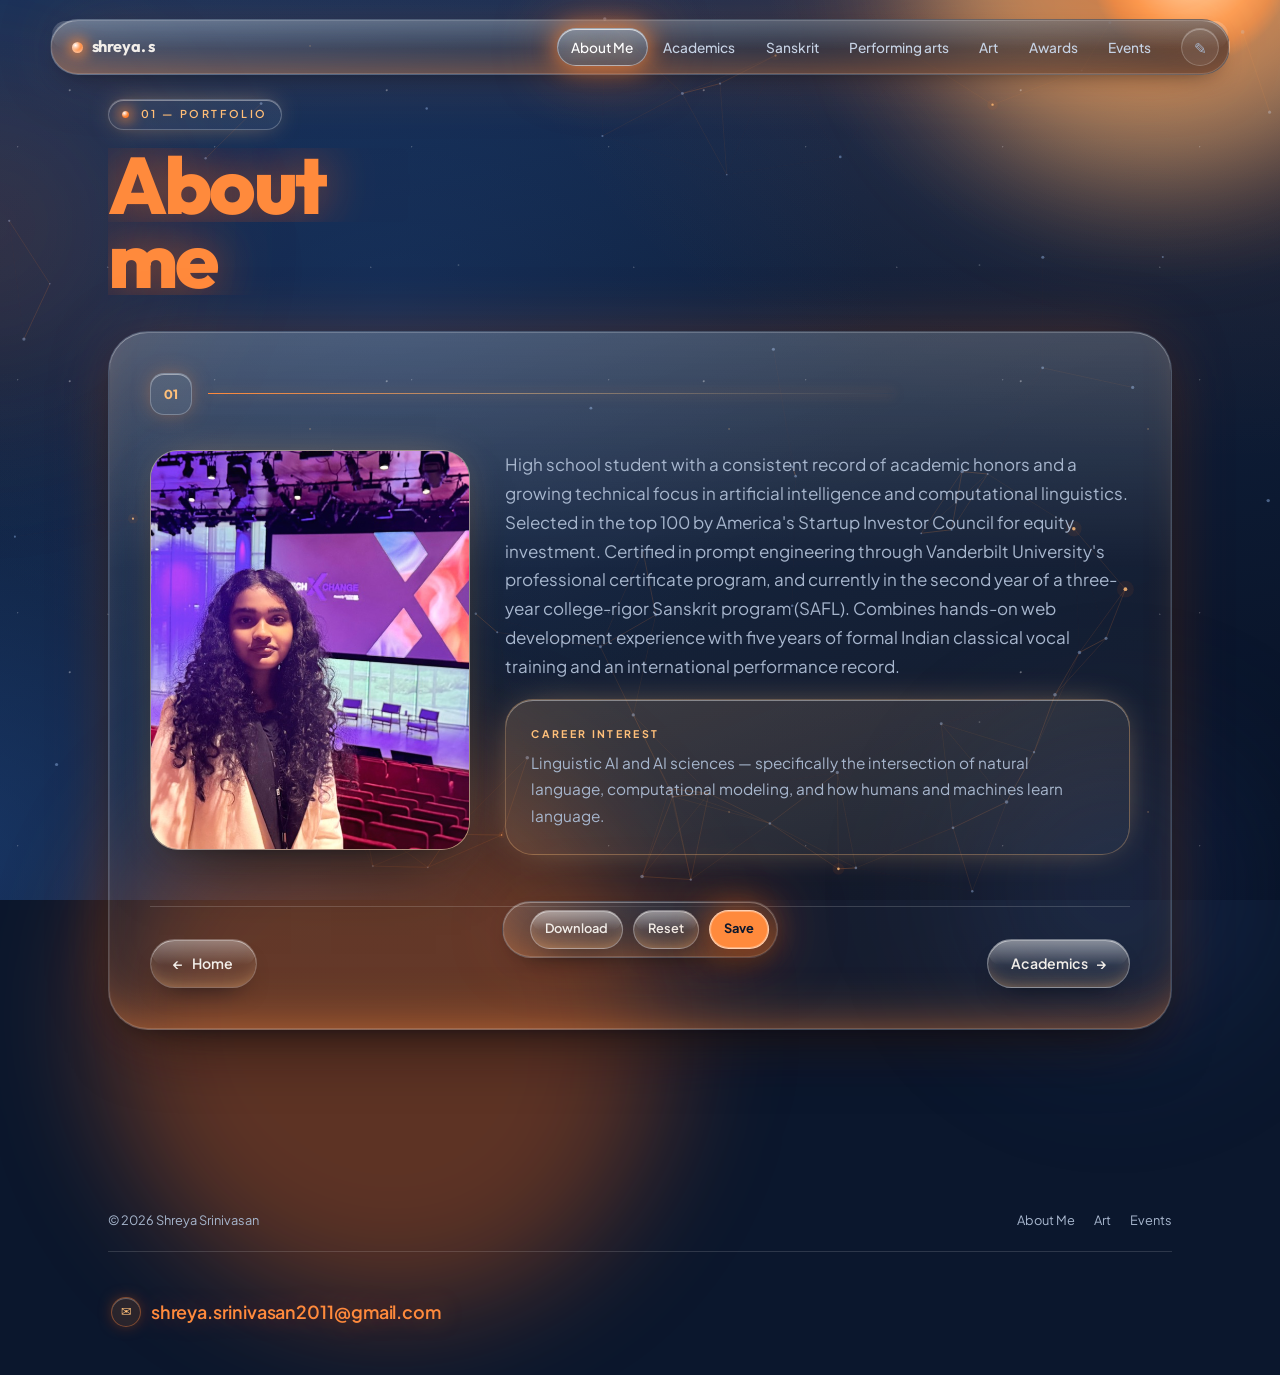
==== about.html @ 2851735d "Split into one page per section, and re-theme to the night scheme Each of the seven sections now has" ====
<!DOCTYPE html>
<html lang="en">
<head>
<meta charset="utf-8">
<meta name="viewport" content="width=device-width, initial-scale=1">
<title>About me — Shreya Srinivasan</title>
<meta name="description" content="High school student working at the intersection of language, computation and the performing arts.">
<meta name="theme-color" content="#0B172D">
<link rel="preconnect" href="https://fonts.googleapis.com">
<link rel="preconnect" href="https://fonts.gstatic.com" crossorigin>
<link href="https://fonts.googleapis.com/css2?family=Outfit:wght@400;500;600;700;800&family=Plus+Jakarta+Sans:wght@300;400;500;600;700&display=swap" rel="stylesheet">
<link rel="stylesheet" href="main.css">
<link rel="icon" href="data:image/svg+xml,<svg xmlns='http://www.w3.org/2000/svg' viewBox='0 0 100 100'><defs><radialGradient id='g' cx='34%25' cy='30%25'><stop offset='0' stop-color='%23ffffff'/><stop offset='.45' stop-color='%23F2D1C8'/><stop offset='1' stop-color='%2375889C'/></radialGradient></defs><circle cx='50' cy='50' r='42' fill='url(%23g)'/></svg>">
</head>
<body>

<div class="sky" aria-hidden="true"></div>
<canvas class="neurons" aria-hidden="true"></canvas>
<div class="aurora" aria-hidden="true"><i></i><i></i><i></i><i></i></div>
<div class="shooting" aria-hidden="true">
  <i style="--t:12%;--l:78%;--delay:1s;--dur:9s;--dist:1150px;--tail:230px"></i>
  <i style="--t:4%;--l:96%;--delay:5.5s;--dur:11s;--dist:1400px;--tail:280px"></i>
  <i style="--t:34%;--l:88%;--delay:9s;--dur:13s;--dist:980px;--tail:180px"></i>
  <i style="--t:-2%;--l:52%;--delay:15s;--dur:17s;--dist:1250px;--tail:250px"></i>
</div>
<div class="progress" aria-hidden="true"></div>

<header class="nav" id="nav">
  <a class="brand" href="index.html"><i></i>shreya. s</a>
  <nav aria-label="Sections">
    <ul class="nav-links" id="navLinks">
      <li><a class="current" aria-current="page" href="about.html">About Me</a></li>
      <li><a href="academics.html">Academics</a></li>
      <li><a href="sanskrit.html">Sanskrit</a></li>
      <li><a href="performing-arts.html">Performing arts</a></li>
      <li><a href="art.html">Art</a></li>
      <li><a href="awards.html">Awards</a></li>
      <li><a href="events.html">Events</a></li>
    </ul>
  </nav>
  <button class="key" id="key" type="button" data-on="0" aria-label="Edit this page">&#x270E;</button>
  <button class="burger" id="burger" aria-label="Menu" aria-expanded="false" aria-controls="navLinks">
    <span></span><span></span><span></span>
  </button>
</header>

<main id="top">

  <section class="hero hero-sub">
    <p class="hero-kicker" data-edit="about.01-portfolio">01 &mdash; Portfolio</p>
    <h1 class="hero-name">
      <span><i>About</i></span>
      <span><i>me</i></span>
    </h1>
  </section>

  <section class="band" id="about">
    <div class="wrap">
      <div class="panel reveal">
        <div class="head">
          <div class="head-row"><span class="head-no">01</span><span class="head-rule"></span></div>
        </div>
        <div class="about">
          <figure class="portrait reveal">
            <img src="images/portrait.jpg" alt="Shreya standing in a theatre auditorium in a cream blazer, with a TechXchange stage screen lit purple behind her." width="618" height="1100">
          </figure>
          <div class="about-copy reveal" style="--d:.1s">
            <p data-edit="about.high-school-student-with-a-consistent-record">High school student with a consistent record of academic honors and a
              growing technical focus in artificial intelligence and computational
              linguistics. Selected in the top 100 by America's Startup Investor Council
              for equity investment. Certified in prompt engineering through Vanderbilt
              University's professional certificate program, and currently in the second
              year of a three-year college-rigor Sanskrit program (SAFL). Combines
              hands-on web development experience with five years of formal Indian
              classical vocal training and an international performance record.</p>

            <p class="fact">
              <b data-edit="about.career-interest">Career interest</b>
              Linguistic AI and AI sciences &mdash; specifically the intersection of
              natural language, computational modeling, and how humans and machines
              learn language.
            </p>
          </div>
        </div>

      <nav class="pager" aria-label="Sections">
        <a class="btn btn-ghost" href="index.html"><span aria-hidden="true">&#x2190;</span> Home</a>
        <a class="btn" href="academics.html">Academics <span aria-hidden="true">&#x2192;</span></a>
      </nav>
      </div>
    </div>
  </section>

</main>

<footer class="foot">
  <div class="foot-in">
    <div class="foot-row">
      <span>&copy; <span id="yr">2026</span> Shreya Srinivasan</span>
      <ul>
        <li><a href="about.html">About Me</a></li>
        <li><a href="art.html">Art</a></li>
        <li><a href="events.html">Events</a></li>
      </ul>
    </div>
    <a class="foot-mail" href="mailto:shreya.srinivasan2011@gmail.com">
      <span class="foot-mail-icon" aria-hidden="true">&#9993;</span>
      shreya.srinivasan2011@gmail.com
    </a>
  </div>
</footer>


<div class="lock" id="lock" role="dialog" aria-modal="true" aria-labelledby="lockTitle">
  <div class="lock-card">
    <h2 id="lockTitle">Edit this page</h2>
    <p>Enter the password to edit the text in place.</p>
    <input id="lockPass" type="password" autocomplete="current-password" aria-label="Password">
    <p class="lock-err" role="alert"></p>
    <div class="lock-row">
      <button class="btn lock-cancel" type="button">Cancel</button>
      <button class="btn btn-solid lock-go" type="button">Unlock</button>
    </div>
  </div>
</div>

<div class="edit-bar" role="region" aria-label="Editing">
  <span class="edit-status"></span>
  <button class="btn edit-export" type="button">Download</button>
  <button class="btn edit-reset" type="button">Reset</button>
  <button class="btn btn-solid edit-save" type="button">Save</button>
</div>

<script src="neurons.js"></script>
<script src="main.js"></script>
<script src="editor.js"></script>
</body>
</html>
---- main.css ----
/* ═══════════════════════════════════════════════════════════
   Shreya Srinivasan — clear glass, lit from a low sun
   ───────────────────────────────────────────────────────────
   One hue. Everything that is not the night is the sun: a
   near-white core, an ember mid-tone, and a deep flare at the
   edge of the glow. Type is a warm off-white; the only cool
   value left is a neutral ash for secondary text, and it is
   grey rather than blue so nothing competes with the sun.

   The glass is clear, not frosted: no backdrop blur anywhere.
   A pane is a thin tinted film, a bright rim, a specular
   streak along its top edge, and a warm bloom underneath.
   ═══════════════════════════════════════════════════════════ */
:root {
  /* the light */
  --gold:  #FFC07A;   /* the sun, softened    -- 11.8 on --night-2 */
  --ember: #FF8A3C;   /* the sun, mid         --  8.1 on --night-2 */
  --flare: #FF6A16;   /* the sun, at its edge --  6.4 on --night-2 */

  /* the night — a deep blue, so the ground reads as sky rather than
     as an absence of light, and the orange has a true complement */
  --void:    #071023;
  --night:   #0B172D;
  --night-2: #12213C;

  /* type */
  --ink:      #F2EEE9; /* warm off-white -- 14.6 on --night-2 */
  --ink-soft: #A7B6CD; /* blue-grey      --  7.4 on --night-2 */
  --slate:    #2E4468; /* structural only: rules and inert edges */
  --deep:     var(--ember);

  --display: "Outfit", "Trebuchet MS", system-ui, sans-serif;
  --ui: "Plus Jakarta Sans", system-ui, -apple-system, sans-serif;

  --gut:  clamp(1.1rem, 4.5vw, 4.5rem);
  --band: clamp(3.5rem, 8vw, 7rem);

  --ease: cubic-bezier(.22, .9, .28, 1);
  --slow: cubic-bezier(.16, 1, .3, 1);
  --bounce: cubic-bezier(.34, 1.56, .64, 1);
  /* eases out, but without the long dead tail of --slow, which on a travel
     as wide as the carousel's reads as the slide hesitating before it lands */
  --glide: cubic-bezier(.33, .1, .25, 1);

  --r:    28px;
  --r-sm: 16px;
  --r-xl: 40px;

  /* ── the glass recipe ─────────────────────────────────── */
  --film: linear-gradient(158deg,
            rgba(255,255,255,.095) 0%,
            rgba(255,255,255,.035) 42%,
            rgba(255,138,60,.055) 100%);
  --film-rim: rgba(255,255,255,.18);

  --cast: 0 34px 70px -34px rgba(3,8,18,.95),
          0 10px 26px -16px rgba(3,8,18,.8);
  --rim:  inset 0 1px 0 rgba(255,255,255,.3),
          inset 0 -1px 0 rgba(255,255,255,.12),
          inset 1px 0 0 rgba(255,255,255,.07),
          inset -1px 0 0 rgba(255,255,255,.07),
          inset 0 -34px 60px -44px rgba(255,138,60,.8),
          inset 0 0 0 1px rgba(255,255,255,.04);
  --bloom: 0 0 70px -14px rgba(255,106,22,.34);
}

*, *::before, *::after { box-sizing: border-box; margin: 0; padding: 0; }
html { scroll-behavior: smooth; background: var(--night); }

body {
  min-height: 100%;
  color: var(--ink);
  font-family: var(--ui);
  font-size: clamp(15px, .42vw + 13.6px, 17px);
  line-height: 1.7;
  -webkit-font-smoothing: antialiased;
  overflow-x: hidden;
  /* deliberately transparent: the ground is on <html>, and .sky sits at a
     negative z-index, so an opaque body here would paint over both */
  background: transparent;
}

img { display: block; max-width: 100%; }
a { color: inherit; text-decoration: none; }
button { font: inherit; color: inherit; border: 0; background: none; }
::selection { background: var(--gold); color: var(--night); }
:focus-visible { outline: 2px solid var(--gold); outline-offset: 3px; border-radius: 6px; }

::-webkit-scrollbar { width: 10px; }
::-webkit-scrollbar-track { background: var(--night); }
::-webkit-scrollbar-thumb {
  background: rgba(167,182,205,.32); border-radius: 99px;
  border: 2px solid transparent; background-clip: content-box;
}

.sr-only {
  position: absolute; width: 1px; height: 1px; overflow: hidden;
  clip: rect(0 0 0 0); clip-path: inset(50%); white-space: nowrap;
}

/* ── the sky ──────────────────────────────────────────────
   A low sun in the top right, a cool counter-light bottom
   left, and four slow orbs between them. Everything glass on
   the page is lit by this and nothing else, which is why the
   panes read as one material even though they sit on
   different parts of the page. */
.sky {
  position: fixed; inset: 0; z-index: -3; pointer-events: none;
  background:
    /* the sun: a white core going deep orange at its edge */
    radial-gradient(9vmax 9vmax at 93% -4%, #FFFFFF 0%, #FFE7CD 26%, rgba(255,138,60,.95) 56%, rgba(255,106,22,.6) 74%, transparent 88%),
    /* the halo it throws across the top third */
    radial-gradient(46vmax 36vmax at 94% -8%, rgba(255,106,22,.5) 0%, rgba(255,138,60,.18) 40%, transparent 76%),
    radial-gradient(80vmax 62vmax at 96% -14%, rgba(255,106,22,.16) 0%, transparent 74%),
    /* the blue the sun is setting into */
    radial-gradient(64vmax 54vmax at -6% 96%, rgba(38,86,158,.5) 0%, transparent 72%),
    radial-gradient(52vmax 44vmax at 30% 34%, rgba(30,66,125,.34) 0%, transparent 74%),
    linear-gradient(168deg, #17325C 0%, #0F1F3A 44%, var(--void) 100%);
}


/* ── the neuron field ─────────────────────────────────────
   A canvas of drifting nodes that draw a line to any neighbour
   close enough, so the mesh forms and dissolves on its own. The
   pointer is treated as one more node with a wider reach, which
   is what makes the field feel like it is reaching back. Drawn
   by the script; everything here is just where it sits. */
.neurons {
  position: fixed; inset: 0; z-index: -2; pointer-events: none;
  width: 100%; height: 100%;
  opacity: .9;
}

.aurora {
  position: fixed; inset: -18vmax; z-index: -2; pointer-events: none;
  filter: blur(58px);
}
.aurora i {
  position: absolute; display: block; border-radius: 50%;
  opacity: .62; will-change: transform;
}
.aurora i:nth-child(1) {
  width: 44vmax; height: 44vmax; right: 2vmax; top: -8vmax;
  background: radial-gradient(circle at 40% 40%, var(--ember), var(--gold) 46%, transparent 68%);
  animation: drift-a 26s var(--ease) infinite alternate;
}
.aurora i:nth-child(2) {
  width: 40vmax; height: 40vmax; left: -6vmax; top: 18vmax;
  background: radial-gradient(circle at 58% 44%, rgba(255,106,22,.55), transparent 68%);
  opacity: .3;
  animation: drift-b 32s var(--ease) infinite alternate;
}
.aurora i:nth-child(3) {
  width: 46vmax; height: 46vmax; left: 26vmax; bottom: -14vmax;
  background: radial-gradient(circle at 44% 56%, var(--flare), var(--flare) 55%, transparent 74%);
  opacity: .34;
  animation: drift-c 38s var(--ease) infinite alternate;
}
.aurora i:nth-child(4) {
  width: 34vmax; height: 34vmax; right: 14vmax; bottom: 2vmax;
  background: radial-gradient(circle at 50% 50%, rgba(56,110,196,.6), transparent 72%);
  opacity: .34;
  animation: drift-d 30s var(--ease) infinite alternate;
}
@keyframes drift-a { to { transform: translate3d(-10vmax, 8vmax, 0) scale(1.16); } }
@keyframes drift-b { to { transform: translate3d(12vmax, -10vmax, 0) scale(1.12); } }
@keyframes drift-c { to { transform: translate3d(-12vmax, -12vmax, 0) scale(1.2); } }
@keyframes drift-d { to { transform: translate3d(10vmax, 10vmax, 0) scale(1.15); } }

/* a scatter of far stars, so the dark is deep rather than empty */
body::before {
  content: ""; position: fixed; inset: 0; z-index: -1; pointer-events: none;
  opacity: .5;
  background-image:
    radial-gradient(1.5px 1.5px at 22% 31%, rgba(255,255,255,.95), transparent),
    radial-gradient(1.2px 1.2px at 74% 12%, rgba(255,192,122,.9), transparent),
    radial-gradient(1px 1px   at 41% 77%, rgba(255,255,255,.75), transparent),
    radial-gradient(1.3px 1.3px at 88% 58%, rgba(168,178,189,.85), transparent),
    radial-gradient(1px 1px   at 9%  63%, rgba(255,255,255,.7), transparent);
  background-size: 317px 291px, 419px 383px, 263px 347px, 521px 457px, 197px 233px;
  animation: twinkle 7s ease-in-out infinite alternate;
}
@keyframes twinkle { from { opacity: .3; } to { opacity: .62; } }


/* ── shooting stars ───────────────────────────────────────
   Each streak is one dot with a tail drawn behind it. The dot
   is rotated first and then travels along its own X axis, so
   the tail always points back the way it came without any
   second angle to keep in sync. Long delays keep them rare
   enough to stay a surprise. */
.shooting { position: fixed; inset: 0; z-index: -1; pointer-events: none; overflow: hidden; }
.shooting i {
  position: absolute; top: var(--t); left: var(--l);
  width: 3px; height: 3px; border-radius: 50%;
  background: #fff;
  box-shadow: 0 0 10px 3px rgba(255,138,60,.95), 0 0 26px 8px rgba(255,106,22,.4);
  opacity: 0;
  animation: shoot var(--dur, 7s) cubic-bezier(.3, 0, .2, 1) var(--delay, 0s) infinite;
}
.shooting i::before {
  content: ""; position: absolute; right: 3px; top: 50%;
  width: var(--tail, 220px); height: 2px; transform: translateY(-50%);
  border-radius: 99px;
  background: linear-gradient(270deg,
    rgba(255,231,205,1) 0%, rgba(255,138,60,.55) 38%, transparent 100%);
}
@keyframes shoot {
  0%   { opacity: 0; transform: rotate(146deg) translateX(0); }
  4%   { opacity: 1; }
  /* the streak is only alight for the first part of each cycle; the rest
     of the duration is the wait before it runs again */
  26%  { opacity: 1; }
  34%  { opacity: 0; transform: rotate(146deg) translateX(var(--dist, 1100px)); }
  100% { opacity: 0; transform: rotate(146deg) translateX(var(--dist, 1100px)); }
}

/* ── scroll progress ─────────────────────────────────────── */
.progress {
  position: fixed; inset: 0 auto auto 0; z-index: 90;
  width: 100%; height: 3px; transform-origin: 0 50%;
  transform: scaleX(var(--p, 0));
  background: linear-gradient(90deg, var(--slate), var(--gold) 40%, var(--ember) 78%, var(--flare));
  box-shadow: 0 0 20px rgba(255,138,60,.9), 0 0 46px rgba(255,106,22,.55);
}


/* ── the floating nav ─────────────────────────────────────
   One clear pill. The lit marker behind the links is a single
   element the script moves, so selection glides from one item
   to the next instead of blinking between two backgrounds. */
.nav {
  position: fixed; z-index: 80;
  top: clamp(.6rem, 1.6vw, 1.2rem);
  left: 50%; transform: translateX(-50%);
  width: min(1180px, calc(100% - 2 * clamp(.7rem, 3vw, 2rem)));
  display: flex; align-items: center; gap: 1rem;
  padding: .5rem .6rem .5rem 1.3rem;
  border-radius: 99px;
  background: linear-gradient(158deg, rgba(255,255,255,.16) 0%, rgba(9,20,40,.7) 100%);
  border: 1px solid var(--film-rim);
  box-shadow: var(--cast), var(--rim), var(--bloom);
  transition: box-shadow .5s var(--ease), background-color .5s var(--ease);
}
.nav::before {
  content: ""; position: absolute; inset: 1px 1px auto 1px; height: 52%;
  border-radius: 99px; pointer-events: none;
  background: linear-gradient(180deg, rgba(255,255,255,.22), rgba(255,255,255,0));
}
.nav.stuck {
  background: linear-gradient(158deg, rgba(255,255,255,.18), rgba(9,20,40,.86));
  box-shadow: var(--cast), var(--rim), 0 0 80px -14px rgba(255,138,60,.45);
}

.brand {
  position: relative; z-index: 2;
  display: inline-flex; align-items: center; gap: .55rem;
  font-family: var(--display); font-weight: 700; font-size: 1.02rem;
  letter-spacing: -.01em; white-space: nowrap;
}
.brand i {
  width: 11px; height: 11px; border-radius: 50%;
  background: radial-gradient(circle at 32% 30%, #fff, var(--ember) 52%, var(--flare));
  box-shadow: 0 0 14px 3px rgba(255,138,60,.95), inset 0 -2px 3px rgba(255,255,255,.5);
}

.nav nav { margin-left: auto; }
.nav-links {
  position: relative; z-index: 2;
  display: flex; align-items: center; gap: .1rem; list-style: none;
}

/* the marker — one element, moved and resized by the script */
.nav-glide {
  position: absolute; left: 0; top: 0; z-index: -1;
  width: var(--w, 0px); height: var(--h, 0px);
  transform: translate3d(var(--x, 0px), var(--y, 0px), 0);
  border-radius: 99px; pointer-events: none;
  opacity: var(--o, 0);
  background: linear-gradient(180deg, rgba(255,255,255,.3), rgba(255,255,255,.1));
  border: 1px solid rgba(255,255,255,.4);
  box-shadow: 0 0 22px 1px rgba(255,138,60,.8),
              0 0 58px 8px rgba(255,106,22,.35),
              inset 0 1px 0 rgba(255,255,255,.7);
  transition: transform .55s var(--bounce), width .55s var(--bounce),
              height .4s var(--ease), opacity .35s var(--ease);
}

.nav-links a {
  position: relative; display: block;
  padding: .55em 1.05em; border-radius: 99px;
  font-size: .855rem; font-weight: 500; color: #C6D2E4;
  white-space: nowrap;
  transition: color .35s var(--ease), text-shadow .35s var(--ease);
}
.nav-links a:hover, .nav-links a.current {
  color: #fff; text-shadow: 0 0 18px rgba(255,192,122,.8);
}
/* with no script, the current item still has to look current */
.nav-links a.current:not(.glided) {
  background: linear-gradient(180deg, rgba(255,255,255,.2), rgba(255,255,255,.07));
  box-shadow: inset 0 1px 0 rgba(255,255,255,.4);
}

.burger {
  display: none; position: relative; z-index: 2;
  width: 42px; height: 42px; border-radius: 50%;
  cursor: pointer; place-items: center; gap: 4px;
  background: linear-gradient(180deg, rgba(255,255,255,.22), rgba(255,255,255,.07));
  border: 1px solid rgba(255,255,255,.3);
  box-shadow: inset 0 1px 0 rgba(255,255,255,.45), 0 0 18px -4px rgba(255,192,122,.6);
}
.burger span {
  display: block; width: 16px; height: 1.5px; border-radius: 2px;
  background: var(--ink); transition: transform .4s var(--ease), opacity .3s;
}
.nav.open .burger span:nth-child(1) { transform: translateY(5.5px) rotate(45deg); }
.nav.open .burger span:nth-child(2) { opacity: 0; }
.nav.open .burger span:nth-child(3) { transform: translateY(-5.5px) rotate(-45deg); }


/* ── bubble buttons ───────────────────────────────────────
   Clear glass again: a film, a rim, a streak, and a bloom that
   widens when the pointer arrives. */
.btn {
  --bloom-c: rgba(255,192,122,.85);
  position: relative; isolation: isolate;
  display: inline-flex; align-items: center; gap: .5rem;
  padding: .82em 1.6em; border-radius: 99px; cursor: pointer;
  font-family: var(--ui); font-size: .88rem; font-weight: 600;
  color: var(--ink); white-space: nowrap;
  background: linear-gradient(180deg, rgba(255,255,255,.22) 0%, rgba(255,255,255,.08) 60%, rgba(255,255,255,.05) 100%);
  border: 1px solid rgba(255,255,255,.34);
  box-shadow: 0 14px 26px -16px rgba(3,8,18,.8),
              0 0 0 0 var(--bloom-c),
              inset 0 1px 0 rgba(255,255,255,.5),
              inset 0 -12px 22px -18px rgba(255,192,122,.8);
  transition: transform .45s var(--bounce), box-shadow .45s var(--ease),
              background-color .35s var(--ease), color .35s var(--ease);
}
.btn::before {
  content: ""; position: absolute; inset: 1px 1px auto 1px; height: 50%;
  border-radius: 99px; z-index: -1;
  background: linear-gradient(180deg, rgba(255,255,255,.32), rgba(255,255,255,0));
}
.btn:hover, .btn:focus-visible {
  transform: translateY(-3px); color: #fff;
  box-shadow: 0 22px 34px -18px rgba(3,8,18,.8),
              0 0 34px 2px var(--bloom-c),
              0 0 80px 10px rgba(255,192,122,.28),
              inset 0 1px 0 rgba(255,255,255,.6),
              inset 0 -12px 22px -18px rgba(255,192,122,.9);
}
.btn:active { transform: translateY(-1px) scale(.985); }

/* the one lit call to action per page — the sun caught in a pill */
/* one flat orange, no gradient in the fill — the depth comes from the rim
   and the bloom around it rather than from a wash across the face */
.btn-solid {
  --bloom-c: rgba(255,192,122,.95);
  color: var(--night); font-weight: 700;
  background: var(--ember);
  border-color: rgba(255,224,200,.85);
  box-shadow: 0 16px 30px -16px rgba(3,8,18,.85),
              0 0 34px 0 rgba(255,106,22,.65),
              0 0 80px 8px rgba(255,106,22,.25),
              inset 0 0 0 1px rgba(255,255,255,.3);
}
/* the sheen the other buttons carry would put a gradient back on the face */
.btn-solid::before { display: none; }
.btn-solid:hover {
  color: var(--night); background: var(--ember);
  box-shadow: 0 22px 34px -18px rgba(3,8,18,.85),
              0 0 44px 2px rgba(255,106,22,.8),
              0 0 110px 14px rgba(255,106,22,.34),
              inset 0 0 0 1px rgba(255,255,255,.45);
}

.btn-ghost { background: rgba(255,255,255,.05); border-color: rgba(255,255,255,.22); }

/* the small round arrow buttons the references tuck into a corner */
.chip {
  display: inline-grid; place-items: center;
  width: 44px; height: 44px; border-radius: 50%; cursor: pointer;
  background: linear-gradient(180deg, rgba(255,255,255,.24), rgba(255,255,255,.07));
  border: 1px solid rgba(255,255,255,.34);
  box-shadow: 0 12px 22px -14px rgba(3,8,18,.8), inset 0 1px 0 rgba(255,255,255,.5);
  font-size: 1.05rem; line-height: 1;
  transition: transform .45s var(--bounce), box-shadow .4s var(--ease);
}
.chip:hover {
  transform: translateY(-3px) scale(1.06);
  box-shadow: 0 18px 28px -16px rgba(3,8,18,.8), 0 0 26px 2px rgba(255,192,122,.7),
              inset 0 1px 0 rgba(255,255,255,.6);
}

.btn-card { margin-top: auto; align-self: flex-start; font-size: .82rem; padding: .7em 1.3em; }



/* ── glass, all of it fixed lighting ──────────────────────
   What makes a pane read as a solid piece of glass rather than
   a tinted rectangle is a lit rim on every edge, a brighter
   glint where the top face meets that edge, and the caustic —
   the pool of warm light along the bottom inside edge, where
   light that entered the top has bent its way down through the
   body of the glass. The caustic rides in --rim, so every pane
   inherits it.

   Nothing here follows the pointer: a highlight that chases the
   cursor reads as glare on a dark page, not as glass. */
.card, .btn, .event, .panel, .milestone-card, .stat, .entry, .frame, .portrait {
  overflow: hidden;
}

/* a brighter line where the top face of the glass meets its edge —
   strongest in the middle and falling away toward the corners, which is
   how a curved edge actually catches a light above it */
.panel::before, .card::before, .event::before {
  background:
    linear-gradient(180deg, rgba(255,255,255,.18), rgba(255,255,255,0)),
    radial-gradient(60% 100% at 50% 0%, rgba(255,255,255,.3), transparent 70%);
}

/* ── layout ──────────────────────────────────────────────── */
.wrap { width: min(1180px, 100%); margin-inline: auto; padding-inline: var(--gut); }
.band { padding-block: var(--band); }
.band-tight { padding-block: clamp(1.6rem, 3.5vw, 3rem); }

/* ── hero ────────────────────────────────────────────────── */
.hero {
  position: relative; min-height: min(100svh, 880px);
  display: flex; flex-direction: column; justify-content: center;
  width: min(1180px, 100%); margin-inline: auto;
  padding: clamp(7rem, 14vh, 10rem) var(--gut) clamp(3rem, 8vh, 6rem);
}
.hero-sub {
  min-height: 0;
  padding-top: clamp(6rem, 11vh, 7.5rem);
  padding-bottom: clamp(1rem, 2vh, 1.75rem);
}
.hero-sub .hero-name {
  font-size: clamp(2.5rem, 7vw, 5rem);
  margin-top: clamp(.7rem, 1.6vw, 1.1rem);
}
.hero-sub .hero-lede {
  margin-top: clamp(.8rem, 1.6vw, 1.2rem);
  font-size: clamp(.95rem, 1.1vw, 1.05rem);
}
/* the band under a page header carries its own top padding, and two lots of
   breathing room is exactly what was pushing the content off-screen */
.hero-sub + .band { padding-top: clamp(.5rem, 1.4vw, 1.1rem); }

.hero-kicker {
  display: inline-flex; align-items: center; gap: .75rem; align-self: flex-start;
  padding: .5em 1.15em; border-radius: 99px;
  font-size: .68rem; font-weight: 600; letter-spacing: .24em; text-transform: uppercase;
  color: var(--gold);
  background: rgba(255,255,255,.07);
  border: 1px solid rgba(255,255,255,.24);
  box-shadow: inset 0 1px 0 rgba(255,255,255,.4), 0 0 26px -8px rgba(255,192,122,.7);
  animation: pop-in .9s var(--bounce) .1s both;
}
.hero-kicker::before {
  content: ""; width: 7px; height: 7px; border-radius: 50%;
  background: radial-gradient(circle at 34% 30%, #fff, var(--ember) 52%, var(--flare));
  box-shadow: 0 0 14px 3px rgba(255,138,60,1);
}

.hero-name {
  font-family: var(--display); font-weight: 800;
  font-size: clamp(3.1rem, 12.5vw, 9.5rem); line-height: .92;
  letter-spacing: -.035em; margin-top: clamp(1.2rem, 3vw, 2rem);
}
.hero-name span { display: block; overflow: hidden; }
.hero-name span > i {
  display: block; font-style: normal;
  animation: rise 1.1s var(--slow) both;
}
.hero-name span:nth-child(1) > i { animation-delay: .18s; }
.hero-name span:nth-child(2) > i { animation-delay: .3s; }
/* one colour, end to end — the name is the brightest thing on the page */
.hero-name {
  color: var(--ember);
  text-shadow: 0 0 44px rgba(255,106,22,.5), 0 0 110px rgba(255,106,22,.28);
}


.hero-lede {
  max-width: 46ch; margin-top: clamp(1.4rem, 3vw, 2.2rem);
  font-size: clamp(1rem, 1.25vw, 1.15rem); color: var(--ink-soft);
  animation: fade-up 1s var(--slow) .68s both;
}
.hero-actions {
  display: flex; flex-wrap: wrap; gap: .75rem;
  margin-top: clamp(1.6rem, 3vw, 2.5rem);
  animation: fade-up 1s var(--slow) .8s both;
}

/* the SCROLL tab that hangs off the bottom of the hero */
.scroll-cue {
  position: absolute; left: 50%; bottom: 0; transform: translateX(-50%);
  display: grid; place-items: center; gap: .15rem;
  width: 92px; padding: .85rem .5rem 1rem;
  border-radius: 26px 26px 10px 10px;
  font-size: .6rem; font-weight: 600; letter-spacing: .22em; text-transform: uppercase;
  color: var(--gold);
  background: var(--film);
  border: 1px solid var(--film-rim);
  box-shadow: var(--cast), var(--rim), 0 0 40px -14px rgba(255,192,122,.7);
  animation: fade-up 1s var(--slow) .95s both;
}
.scroll-cue i {
  display: block; width: 0; height: 0;
  border-left: 5px solid transparent; border-right: 5px solid transparent;
  border-top: 6px solid var(--gold);
  animation: nudge 2.2s var(--ease) infinite;
}

@keyframes rise { from { transform: translateY(105%) rotate(2deg); } to { transform: none; } }
@keyframes fade-up { from { opacity: 0; transform: translateY(16px); } to { opacity: 1; transform: none; } }
@keyframes pop-in { from { opacity: 0; transform: scale(.88) rotate(-4.5deg) translateY(10px); } to { opacity: 1; } }
@keyframes nudge { 0%, 100% { transform: translateY(0); } 50% { transform: translateY(4px); } }


/* the landing hero: copy on the left, the photograph on the right, lit by
   the same sun as everything else */
.hero-split {
  display: grid;
  grid-template-columns: minmax(0, 1fr) minmax(0, clamp(240px, 26vw, 380px));
  gap: clamp(1.5rem, 5vw, 4.5rem);
  align-items: center;
}
.hero-copy { display: flex; flex-direction: column; align-items: flex-start; }
/* the name was sized for the full page width; beside a photograph it has a
   column to live in, and "Srinivasan" is the longest word it has to hold */
.hero-split .hero-name { font-size: clamp(2.4rem, 7.6vw, 6.4rem); }
/* two photographs pinned at slight angles, overlapping — a collage rather
   than a frame. Sizes are percentages of the container, so the whole thing
   scales as one piece instead of drifting apart at other widths. */
.hero-collage {
  position: relative;
  aspect-ratio: 3 / 4;
  animation: fade-up 1.1s var(--slow) .5s both;
}
.hero-collage figure {
  position: absolute; overflow: hidden;
  border-radius: var(--r);
  border: 1px solid rgba(255,232,206,.55);
  box-shadow: 0 40px 70px -34px rgba(3,8,18,.95),
              0 0 0 1px rgba(255,232,206,.26),
              0 0 40px 0 rgba(255,232,206,.5),
              0 0 110px 14px rgba(255,168,96,.34);
  transition: transform .6s var(--glide), box-shadow .6s var(--ease);
}
.hero-collage img { width: 100%; height: 100%; object-fit: cover; }
/* both sources are tall phone photographs and both faces sit above centre,
   so a default centred crop takes the ceiling and cuts the chin */
.collage-a img { object-position: 38% 30%; }
.collage-b img { object-position: 50% 34%; }
/* this frame is set to 3:4, the same as its source, so the photograph is
   shown whole and object-position has nothing to choose between */
.collage-c img { object-position: 50% 50%; }
/* the sun is up and to the right, so both prints catch it on that side */
.hero-collage figure::after {
  content: ""; position: absolute; inset: 0; pointer-events: none;
  background: linear-gradient(210deg, rgba(255,168,96,.24), transparent 54%);
}
/* Three prints, each frame proportioned close to its own photograph so the
   crop stays gentle, and every pair overlapping its neighbour so the group
   reads as one pile rather than three separate pictures. The big one anchors
   the right edge; the two smaller ones step down the left. */
.collage-a { top: 0;  right: 0; width: 60%; height: 70%; transform: rotate(2.2deg);  z-index: 1; }
.collage-c { top: 2%; left: 0;  width: 44%; height: 44%; transform: rotate(-5.5deg); z-index: 3; }
.collage-b { bottom: 0; left: 15%; width: 42%; height: 44%; transform: rotate(4.5deg); z-index: 2; }
/* hovering either one straightens it and brings it to the front, so the
   pair reads as two loose prints rather than a fixed graphic */
.hero-collage figure:hover {
  transform: rotate(0deg) translateY(-6px); z-index: 3;
  box-shadow: 0 50px 80px -34px rgba(3,8,18,.95),
              0 0 0 1px rgba(255,236,214,.45),
              0 0 50px 2px rgba(255,236,214,.7),
              0 0 140px 20px rgba(255,168,96,.45);
}

@media (max-width: 860px) {
  .hero-split { grid-template-columns: 1fr; gap: clamp(1.5rem, 5vw, 2.5rem); }
  /* above the name on a narrow screen, where it reads as a header rather
     than as an afterthought below the buttons */
  .hero-collage { order: -1; max-width: 280px; }
}

/* ── section heads ───────────────────────────────────────── */
.head { max-width: 62ch; margin-bottom: clamp(1.4rem, 3vw, 2.2rem); }
/* a head with no heading is just its number, rule and standfirst */
.head:not(:has(h2)) .head-row { margin-bottom: .6rem; }
.head:not(:has(h2)) > p { margin-top: .5rem; }
.head-row { display: flex; align-items: center; gap: 1rem; margin-bottom: .9rem; }
.head-no {
  display: grid; place-items: center;
  width: 42px; height: 42px; border-radius: 14px;
  font-family: var(--display); font-size: .82rem; font-weight: 700;
  color: var(--gold);
  background: rgba(255,255,255,.08);
  border: 1px solid rgba(255,255,255,.26);
  box-shadow: inset 0 1px 0 rgba(255,255,255,.45), 0 0 24px -8px rgba(255,138,60,.9);
}
.head-rule {
  flex: 1; height: 1px; transform-origin: 0 50%; transform: scaleX(0);
  background: linear-gradient(90deg, var(--ember), rgba(255,192,122,.5) 45%, transparent);
  box-shadow: 0 0 12px rgba(255,138,60,.6);
  transition: transform 1.1s var(--slow) .1s;
}
.reveal.in .head-rule, .head.in .head-rule { transform: scaleX(1); }
.head h2 {
  font-family: var(--display); font-weight: 800;
  font-size: clamp(2rem, 5vw, 3.4rem); line-height: 1.02; letter-spacing: -.03em;
  text-shadow: 0 0 46px rgba(168,178,189,.35);
}
.head h2 em {
  font-style: normal;
  background: linear-gradient(100deg, var(--ember), var(--gold) 70%, var(--flare));
  -webkit-background-clip: text; background-clip: text; color: transparent;
  filter: drop-shadow(0 0 24px rgba(255,106,22,.55));
}
.head h2 .mask { display: block; overflow: hidden; }
.head h2 .mask > i {
  display: block; font-style: normal;
  transform: translateY(105%); transition: transform 1s var(--slow);
}
.reveal.in .head h2 .mask > i, .head.in h2 .mask > i { transform: none; }
.head > p { margin-top: 1rem; color: var(--ink-soft); font-size: 1.02rem; }
.lede-label {
  display: block; margin-bottom: .4rem;
  font-size: .66rem; font-weight: 700; letter-spacing: .22em; text-transform: uppercase;
  color: var(--gold);
}

/* ── panes ───────────────────────────────────────────────
   The outer shell from the references: one big rounded pane
   with the smaller ones nested inside it. */
.panel {
  position: relative; overflow: hidden;
  padding: clamp(1.4rem, 3.2vw, 2.8rem);
  border-radius: var(--r-xl);
  background: var(--film);
  border: 1px solid var(--film-rim);
  box-shadow: var(--cast), var(--rim), var(--bloom);
}
.panel::before {
  content: ""; position: absolute; inset: 1px 1px auto 1px; height: 34%;
  background: linear-gradient(180deg, rgba(255,255,255,.16), rgba(255,255,255,0));
  pointer-events: none;
}
.panel > * { position: relative; z-index: 1; }

.panel-tint { background: linear-gradient(158deg, rgba(168,178,189,.18), rgba(255,255,255,.05)); }
.panel-warm { background: linear-gradient(158deg, rgba(255,192,122,.2), rgba(255,255,255,.05)); }

.bento { display: grid; gap: clamp(.85rem, 1.8vw, 1.4rem); grid-template-columns: repeat(6, 1fr); }
.bento > * { grid-column: span 2; }
.bento > .w3 { grid-column: span 3; }
.bento > .w4 { grid-column: span 4; }
.bento > .w6 { grid-column: span 6; }

/* ── cards: the nested panes ─────────────────────────────── */
.cards {
  display: grid; gap: clamp(.85rem, 1.8vw, 1.4rem);
  grid-template-columns: repeat(auto-fit, minmax(min(100%, 280px), 1fr));
}
.card {
  position: relative; overflow: hidden;
  display: flex; flex-direction: column; gap: .7rem;
  padding: clamp(1.25rem, 2.6vw, 1.9rem);
  border-radius: var(--r);
  background: linear-gradient(158deg, rgba(255,255,255,.13) 0%, rgba(255,255,255,.05) 44%, rgba(255,138,60,.06) 100%);
  border: 1px solid rgba(255,255,255,.26);
  box-shadow: 0 26px 46px -28px rgba(3,8,18,.85),
              inset 0 1px 0 rgba(255,255,255,.4),
              inset 0 -30px 54px -42px rgba(255,138,60,.75);
  transform: perspective(900px) rotateX(var(--rx, 0deg)) rotateY(var(--ry, 0deg)) translateY(var(--ty, 0px));
  transition: transform .5s var(--slow), box-shadow .5s var(--ease),
              border-color .5s var(--ease);
}
.card::before {
  content: ""; position: absolute; inset: 1px 1px auto 1px; height: 40%;
  background: linear-gradient(180deg, rgba(255,255,255,.2), rgba(255,255,255,0));
  pointer-events: none;
}
.card > * { position: relative; z-index: 1; }
.card:hover {
  --ty: -6px; border-color: rgba(255,138,60,.55);
  box-shadow: 0 40px 66px -30px rgba(3,8,18,.9),
              0 0 48px -6px rgba(255,106,22,.45),
              inset 0 1px 0 rgba(255,255,255,.55),
              inset 0 -30px 54px -40px rgba(255,138,60,.95);
}
.card-no {
  display: inline-grid; place-items: center;
  width: 34px; height: 34px; border-radius: 11px;
  font-family: var(--display); font-size: .72rem; font-weight: 700; color: var(--gold);
  background: rgba(255,255,255,.1);
  border: 1px solid rgba(255,255,255,.3);
  box-shadow: inset 0 1px 0 rgba(255,255,255,.5), 0 0 20px -8px rgba(255,138,60,.95);
}
.card h3 {
  font-family: var(--display); font-weight: 700;
  font-size: clamp(1.08rem, 1.8vw, 1.32rem); line-height: 1.2; letter-spacing: -.015em;
}
.card h4 {
  margin-top: .5rem;
  font-size: .76rem; font-weight: 700; letter-spacing: .12em; text-transform: uppercase;
  color: var(--gold);
}
.card p { font-size: .94rem; color: var(--ink-soft); }
.card-center { justify-content: center; }

.tile { cursor: pointer; }
.tile:hover { --ty: -8px; }
.tile .tile-go {
  margin-top: auto; display: inline-flex; align-items: center; gap: .45rem;
  font-size: .8rem; font-weight: 600; color: var(--ember);
  transition: gap .35s var(--ease), text-shadow .35s var(--ease);
}
.tile:hover .tile-go { gap: .85rem; text-shadow: 0 0 16px rgba(255,138,60,.95); }

.head-list { list-style: none; display: grid; gap: .55rem; margin-top: .3rem; }
.head-list li { position: relative; padding-left: 1.35rem; font-size: .94rem; color: var(--ink-soft); }
.head-list li::before {
  content: ""; position: absolute; left: 0; top: .62em;
  width: 8px; height: 8px; border-radius: 50%;
  background: radial-gradient(circle at 34% 30%, #fff, var(--ember) 52%, var(--flare));
  box-shadow: 0 0 11px 1px rgba(255,138,60,.85);
}
.sub-note { font-size: .82rem !important; color: var(--gold) !important; font-weight: 600; }

/* ── the fact strip ──────────────────────────────────────── */
.fact {
  display: grid; gap: .45rem;
  padding: clamp(1.1rem, 2.2vw, 1.6rem);
  border-radius: var(--r);
  background: linear-gradient(158deg, rgba(255,192,122,.18), rgba(255,255,255,.05));
  border: 1px solid rgba(255,192,122,.3);
  box-shadow: inset 0 1px 0 rgba(255,255,255,.4), 0 0 40px -18px rgba(255,192,122,.8);
  font-size: .96rem; color: var(--ink-soft);
}
.fact b {
  font-size: .66rem; font-weight: 700; letter-spacing: .22em; text-transform: uppercase;
  color: var(--gold);
}


/* ── stats ───────────────────────────────────────────────── */
.stats { list-style: none; display: flex; flex-wrap: wrap;
  gap: clamp(.7rem, 1.6vw, 1.1rem); margin-bottom: clamp(1.2rem, 2.4vw, 1.8rem); }
.stat {
  display: grid; gap: .1rem; padding: 1.1rem 1.6rem;
  border-radius: var(--r-sm);
  background: linear-gradient(180deg, rgba(255,255,255,.16), rgba(255,255,255,.05));
  border: 1px solid rgba(255,255,255,.26);
  box-shadow: inset 0 1px 0 rgba(255,255,255,.45), 0 0 34px -16px rgba(255,192,122,.9);
}
.stat b {
  font-family: var(--display); font-size: clamp(1.9rem, 4vw, 2.8rem);
  font-weight: 800; line-height: 1; letter-spacing: -.03em;
  background: linear-gradient(100deg, var(--ember), #FFDFC0 45%, var(--gold));
  -webkit-background-clip: text; background-clip: text; color: transparent;
  filter: drop-shadow(0 0 20px rgba(255,106,22,.6));
}
.stat span { font-size: .68rem; font-weight: 600; letter-spacing: .18em;
  text-transform: uppercase; color: var(--ink-soft); }

/* ── timeline ────────────────────────────────────────────── */
.timeline { list-style: none; display: grid; gap: clamp(.8rem, 1.6vw, 1.2rem); }
.entry {
  position: relative; padding: clamp(1.2rem, 2.4vw, 1.7rem);
  padding-left: clamp(2.2rem, 4vw, 3.2rem);
  border-radius: var(--r);
  background: linear-gradient(158deg, rgba(255,255,255,.12), rgba(255,255,255,.04));
  border: 1px solid rgba(255,255,255,.2);
  box-shadow: inset 0 1px 0 rgba(255,255,255,.35);
  transition: transform .5s var(--slow), border-color .5s var(--ease);
}
.entry:hover { transform: translateX(5px); border-color: rgba(255,192,122,.45); }
.entry::before {
  content: ""; position: absolute; left: clamp(.9rem, 1.8vw, 1.4rem); top: 50%;
  width: 10px; height: 10px; border-radius: 50%; transform: translateY(-50%);
  background: radial-gradient(circle at 34% 30%, #fff, var(--ember) 52%, var(--flare));
  box-shadow: 0 0 15px 2px rgba(255,138,60,.9);
}
.entry-when { font-size: .66rem; font-weight: 700; letter-spacing: .2em;
  text-transform: uppercase; color: var(--gold); }
.entry h3 { font-family: var(--display); font-weight: 700;
  font-size: clamp(1.05rem, 1.9vw, 1.32rem); margin-top: .25rem; }
.entry p { font-size: .94rem; color: var(--ink-soft); }

/* ── about ───────────────────────────────────────────────── */
.about {
  display: grid; gap: clamp(1.2rem, 3vw, 2.2rem);
  grid-template-columns: minmax(0, 320px) minmax(0, 1fr); align-items: start;
}
.portrait {
  border-radius: var(--r); overflow: hidden; aspect-ratio: 4 / 5;
  background: linear-gradient(158deg, rgba(168,178,189,.22), rgba(255,192,122,.16));
  border: 1px solid rgba(255,255,255,.26);
  box-shadow: var(--cast), inset 0 1px 0 rgba(255,255,255,.4), 0 0 44px -18px rgba(255,192,122,.7);
}
.portrait img { width: 100%; height: 100%; object-fit: cover; }
.portrait { border-color: rgba(255,222,190,.45); }
.slot {
  width: 100%; height: 100%;
  display: grid; place-content: center; justify-items: center; gap: .5rem;
  font-size: .7rem; letter-spacing: .18em; text-transform: uppercase; color: var(--ink-soft);
}
.slot b { font-weight: 700; color: var(--gold); }
.slot i {
  width: 34px; height: 34px; border-radius: 50%;
  background: linear-gradient(180deg, rgba(255,255,255,.3), rgba(255,255,255,.08));
  border: 1px solid rgba(255,255,255,.3);
  box-shadow: inset 0 1px 0 rgba(255,255,255,.5), 0 0 20px -6px rgba(255,192,122,.9);
}
.slot small { font-size: .62rem; opacity: .75; letter-spacing: .1em; text-transform: none; }
.about-copy { display: grid; gap: 1.1rem; }
.about-copy p { color: var(--ink-soft); }

/* ── media pairing ───────────────────────────────────────── */
.media {
  display: grid; gap: clamp(1rem, 2.4vw, 1.8rem);
  grid-template-columns: repeat(auto-fit, minmax(min(100%, 300px), 1fr)); align-items: stretch;
}
.frame {
  border-radius: var(--r); overflow: hidden;
  background: rgba(255,255,255,.06);
  border: 1px solid rgba(255,255,255,.24);
  box-shadow: var(--cast), inset 0 1px 0 rgba(255,255,255,.4), 0 0 50px -22px rgba(255,192,122,.7);
}
.frame img { width: 100%; height: 100%; object-fit: cover; }
.frame-full { min-height: 320px; }

/* ── events ──────────────────────────────────────────────── */
.events {
  display: grid; gap: clamp(.85rem, 1.8vw, 1.4rem);
  grid-template-columns: repeat(auto-fit, minmax(min(100%, 260px), 400px)); justify-content: start;
}
.event {
  position: relative; overflow: hidden;
  display: grid; gap: .5rem; padding: clamp(1.3rem, 2.6vw, 1.9rem);
  border-radius: var(--r);
  background: linear-gradient(158deg, rgba(255,255,255,.17) 0%, rgba(255,255,255,.06) 44%, rgba(255,192,122,.1) 100%);
  border: 1px solid rgba(255,255,255,.26);
  box-shadow: 0 26px 46px -28px rgba(3,8,18,.85), inset 0 1px 0 rgba(255,255,255,.4);
  transform: perspective(900px) rotateX(var(--rx, 0deg)) rotateY(var(--ry, 0deg)) translateY(var(--ty, 0px));
  transition: transform .5s var(--slow), box-shadow .5s var(--ease), border-color .5s var(--ease);
}
.event:hover {
  --ty: -6px; border-color: rgba(255,192,122,.5);
  box-shadow: 0 40px 66px -30px rgba(3,8,18,.9), 0 0 44px -6px rgba(255,192,122,.45),
              inset 0 1px 0 rgba(255,255,255,.55);
}
.event-date {
  display: inline-flex; align-items: center; gap: .45rem; justify-self: start;
  padding: .42em .95em; border-radius: 99px;
  font-size: .64rem; font-weight: 700; letter-spacing: .16em; text-transform: uppercase;
  color: var(--night);
  background: linear-gradient(180deg, #FFD2A4, var(--ember));
  box-shadow: 0 0 24px -4px rgba(255,106,22,.85), inset 0 1px 0 rgba(255,255,255,.75);
}
.event h3 { font-family: var(--display); font-weight: 700; font-size: clamp(1.05rem, 1.9vw, 1.32rem); }
.event p { font-size: .92rem; color: var(--ink-soft); }

/* ── horizontal rail ─────────────────────────────────────── */
.rail-wrap { position: relative; }
.rail-bar { display: flex; justify-content: flex-end; margin-bottom: 1rem; }
.rail-nav {
  display: flex; gap: .4rem; padding: .35rem; border-radius: 99px;
  background: rgba(255,255,255,.07);
  border: 1px solid rgba(255,255,255,.22);
  box-shadow: inset 0 1px 0 rgba(255,255,255,.35);
}
.rail-arrow {
  display: grid; place-items: center;
  width: 38px; height: 38px; border-radius: 50%; cursor: pointer;
  background: linear-gradient(180deg, rgba(255,255,255,.24), rgba(255,255,255,.07));
  border: 1px solid rgba(255,255,255,.3);
  box-shadow: inset 0 1px 0 rgba(255,255,255,.5);
  transition: transform .4s var(--bounce), opacity .3s var(--ease), box-shadow .4s var(--ease);
}
.rail-arrow:hover:not(:disabled) {
  transform: translateY(-2px) scale(1.06);
  box-shadow: inset 0 1px 0 rgba(255,255,255,.6), 0 0 22px -4px rgba(255,192,122,.9);
}
.rail-arrow:disabled { opacity: .3; cursor: default; }
.rail {
  list-style: none; display: grid; grid-auto-flow: column;
  grid-auto-columns: minmax(min(100%, 250px), 280px);
  gap: clamp(.8rem, 1.6vw, 1.2rem);
  overflow-x: auto; scroll-behavior: smooth; scroll-snap-type: x mandatory;
  padding-bottom: 1.6rem; scrollbar-width: none;
}
.rail::-webkit-scrollbar { display: none; }
.milestone { position: relative; scroll-snap-align: start; }
.milestone-card {
  position: relative; overflow: hidden;
  display: grid; gap: .8rem; height: 100%;
  padding: clamp(1rem, 2vw, 1.3rem); border-radius: var(--r);
  background: linear-gradient(158deg, rgba(255,255,255,.15), rgba(255,255,255,.05));
  border: 1px solid rgba(255,255,255,.24);
  box-shadow: 0 24px 42px -28px rgba(3,8,18,.85), inset 0 1px 0 rgba(255,255,255,.4);
  transition: transform .5s var(--slow), border-color .4s var(--ease);
}
.milestone-card:hover { transform: translateY(-5px); border-color: rgba(255,192,122,.45); }
.milestone-shot {
  aspect-ratio: 4 / 3; border-radius: var(--r-sm); overflow: hidden;
  background: linear-gradient(158deg, rgba(168,178,189,.2), rgba(255,192,122,.14));
  border: 1px solid rgba(255,255,255,.2);
}
.milestone-shot img { width: 100%; height: 100%; object-fit: cover; }
.milestone-body { display: grid; gap: .25rem; }
.milestone-when { font-size: .64rem; font-weight: 700; letter-spacing: .2em;
  text-transform: uppercase; color: var(--gold); }
.milestone-body h3 { font-family: var(--display); font-weight: 700; font-size: 1.05rem; }
.milestone-body p { font-size: .88rem; color: var(--ink-soft); }
.milestone-mark {
  position: absolute; left: 1.4rem; bottom: .2rem;
  width: 10px; height: 10px; border-radius: 50%;
  background: radial-gradient(circle at 34% 30%, #fff, var(--ember) 52%, var(--flare));
  box-shadow: 0 0 15px 2px rgba(255,138,60,.9);
}

/* ── pager ───────────────────────────────────────────────── */
.pager {
  display: flex; align-items: center; justify-content: space-between;
  flex-wrap: wrap; gap: .75rem;
  margin-top: clamp(2rem, 5vw, 3.2rem); padding-top: clamp(1.4rem, 3vw, 2rem);
  border-top: 1px solid rgba(255,255,255,.16);
}

/* ── footer ──────────────────────────────────────────────── */
.foot { padding: clamp(2.5rem, 6vw, 5rem) 0 clamp(1.5rem, 3vw, 2.5rem); }
.foot-in {
  width: min(1180px, 100%); margin-inline: auto; padding-inline: var(--gut);
  display: grid; gap: clamp(1.4rem, 3vw, 2.2rem); justify-items: start;
}
.foot-row {
  width: 100%; display: flex; flex-wrap: wrap; gap: 1rem 2rem;
  align-items: center; justify-content: space-between;
  padding-bottom: 1.2rem; border-bottom: 1px solid rgba(255,255,255,.14);
  font-size: .8rem; color: var(--ink-soft);
}
.foot-row ul { display: flex; flex-wrap: wrap; gap: 1.2rem; list-style: none; }
.foot-row a { transition: color .3s var(--ease), text-shadow .3s var(--ease); }
.foot-row a:hover { color: #fff; text-shadow: 0 0 16px rgba(255,192,122,.8); }


/* the address, under the rule and plainly clickable */
.foot-mail {
  display: inline-flex; align-items: center; gap: .6rem;
  padding: .55em .2em;
  font-size: clamp(.95rem, 1.5vw, 1.12rem); font-weight: 600;
  color: var(--ember); letter-spacing: -.005em;
  text-shadow: 0 0 26px rgba(255,106,22,.45);
  transition: color .3s var(--ease), text-shadow .3s var(--ease), gap .3s var(--ease);
}
.foot-mail::after {
  /* the underline is drawn rather than inherited, so it can grow on hover */
  content: ""; position: absolute; left: 0; right: 0; bottom: .2em; height: 1px;
  background: currentColor; transform: scaleX(0); transform-origin: 0 50%;
  transition: transform .45s var(--slow);
}
.foot-mail { position: relative; }
.foot-mail:hover, .foot-mail:focus-visible { color: var(--gold); gap: .8rem; }
.foot-mail:hover::after, .foot-mail:focus-visible::after { transform: scaleX(1); }
.foot-mail-icon {
  display: grid; place-items: center;
  width: 30px; height: 30px; border-radius: 50%; flex: none;
  font-size: .8rem; color: var(--gold);
  background: rgba(255,138,60,.12);
  border: 1px solid rgba(255,138,60,.4);
  box-shadow: inset 0 1px 0 rgba(255,255,255,.28), 0 0 18px -6px rgba(255,106,22,.9);
}

/* ── back to top ─────────────────────────────────────────── */
.totop {
  position: fixed; right: clamp(1rem, 2.5vw, 2rem); bottom: clamp(1rem, 2.5vw, 2rem);
  z-index: 70; width: 48px; height: 48px; border-radius: 50%; cursor: pointer;
  display: grid; place-items: center; font-size: 1.1rem; color: var(--ink);
  background: linear-gradient(180deg, rgba(255,255,255,.24), rgba(255,255,255,.07));
  border: 1px solid rgba(255,255,255,.32);
  box-shadow: var(--cast), inset 0 1px 0 rgba(255,255,255,.5), 0 0 30px -10px rgba(255,192,122,.9);
  opacity: 0; transform: translateY(14px) scale(.9); pointer-events: none;
  transition: opacity .45s var(--ease), transform .45s var(--bounce);
}
.totop.show { opacity: 1; transform: none; pointer-events: auto; }
.totop:hover { transform: translateY(-3px) scale(1.06); }

/* ── reveal ──────────────────────────────────────────────── */
.reveal { opacity: 0; transform: translateY(20px); }
.reveal.in {
  opacity: 1; transform: none;
  transition: opacity .9s var(--ease) var(--d, 0s), transform .9s var(--slow) var(--d, 0s);
}

.ph { opacity: .6; font-style: italic; }


/* ═══════════════════════════════════════════════════════════
   The art carousel is carried over unchanged — the block below
   is the same CSS it has always had. It reads its colours from
   four names the first scheme owned, so those four are pointed
   at the night palette here and nothing inside the block moves.
   ═══════════════════════════════════════════════════════════ */
:root {
  --cocoa: #FFC07A;   /* the lit edge inside the stage   */
  --taupe: #14243F;   /* the mount a slide sits on       */
  --paper: rgba(11,23,45,.8);
  --wheat: #0B172D;   /* type on a lit ground            */
}

/* ── art carousel ─────────────────────────────────────────
   Ported from the old gallery page: one artwork centred, its
   neighbours scaled back and blurred, everything else waiting
   off-stage. The offset from centre drives position, scale,
   opacity and blur through one set of custom properties, so
   the script only ever sets data-off. */
.stage { position: relative; aspect-ratio: 16 / 9; }

.showcase { position: absolute; inset: 0; }
.track { position: absolute; inset: 0; }

.slide {
  position: absolute; top: 50%; left: var(--lx, 50%);
  width: 56%; aspect-ratio: 1045 / 815;
  display: grid; place-items: center; overflow: hidden;
  border-radius: var(--r);
  background: var(--taupe); color: var(--ink);
  border: 1px solid color-mix(in srgb, var(--cocoa) 24%, transparent);
  box-shadow: 0 26px 50px -30px rgba(50, 50, 42, .75);
  transform: translate(-50%, -50%) scale(var(--sc, 1));
  opacity: var(--op, 1); filter: blur(var(--bl, 0px)); z-index: var(--z, 1);
  transition: left .6s var(--slow), transform .6s var(--slow),
              opacity .6s var(--ease), filter .6s var(--ease);
}
.slide[data-off="0"]  { --lx: 50%; --sc: 1;   --op: 1;   --bl: 0px;  --z: 3; }
.slide[data-off="-1"] { --lx: 19%; --sc: .74; --op: .82; --bl: 3px;  --z: 2; cursor: pointer; }
.slide[data-off="1"]  { --lx: 81%; --sc: .74; --op: .82; --bl: 3px;  --z: 2; cursor: pointer; }
.slide[data-off="-2"] { --lx: 4%;  --sc: .56; --op: 0;   --bl: 9px;  --z: 1; }
.slide[data-off="2"]  { --lx: 96%; --sc: .56; --op: 0;   --bl: 9px;  --z: 1; }
.slide[data-off="far"]{ --lx: 50%; --sc: .5;  --op: 0;   --bl: 12px; --z: 0; }
.slide[data-off="-1"]:hover,
.slide[data-off="1"]:hover { --op: .95; --bl: 1px; --sc: .78; }
.slide > img { position: absolute; inset: 0; width: 100%; height: 100%; object-fit: contain; }

/* two works sharing one frame: both are portrait, so side by side they fill
   a landscape slide better than either would alone */
.slide-pair {
  position: absolute; inset: 0;
  display: grid; grid-template-columns: 1fr 1fr;
  gap: 2%; padding: 3%;
}
.slide-pair img { width: 100%; height: 100%; object-fit: contain; }
/* the caption hides on any slide carrying artwork, paired or not */
.slide:has(.slide-pair) .slide-label { display: none; }
/* the see-all grid clones a slide's markup into .g-item, so the caption needs
   hiding there too or it prints over the artwork */
.g-item:has(img) .slide-label { display: none; }
.slide:has(img) .slide-label { display: none; }

.arrow {
  position: absolute; top: 50%; z-index: 5;
  width: clamp(38px, 3.2vw, 52px); aspect-ratio: 1; border-radius: 50%;
  display: grid; place-items: center; cursor: pointer; padding: 0;
  border: 1px solid color-mix(in srgb, var(--cocoa) 30%, transparent);
  background: var(--paper); color: var(--cocoa);
  font-size: 1.35rem; line-height: 1;
  transform: translateY(-50%);
  transition: transform .4s var(--slow), background-color .35s var(--ease),
              color .35s var(--ease);
}
.arrow-prev { left: 0; }
.arrow-next { right: 0; }
.arrow:hover, .arrow:focus-visible { background: var(--cocoa); color: var(--wheat); }
.arrow-prev:hover { transform: translate(-4px, -50%) scale(1.06); }
.arrow-next:hover { transform: translate(4px, -50%) scale(1.06); }

.dots { display: flex; justify-content: center; gap: .55rem; margin-top: clamp(1.2rem, 2.5vw, 2rem); }
.dots button {
  width: 9px; height: 9px; border-radius: 50%; padding: 0; cursor: pointer;
  background: transparent;
  border: 1px solid color-mix(in srgb, var(--cocoa) 45%, transparent);
  transition: transform .35s var(--slow), background-color .35s var(--ease);
}
.dots button:hover { transform: translateY(-3px); }
.dots button[aria-selected="true"] { background: var(--cocoa); }

/* "see all": every artwork at once, over the stage */
.see-all {
  position: absolute; right: 0; top: 0; z-index: 12;
  padding: .55em 1.15em; border-radius: 99px; cursor: pointer;
  background: transparent; color: var(--cocoa);
  border: 1px solid color-mix(in srgb, var(--cocoa) 30%, transparent);
  font-family: var(--ui); font-size: .72rem; font-weight: 600;
  letter-spacing: .16em; text-transform: uppercase;
  transition: background-color .35s var(--ease), color .35s var(--ease),
              transform .35s var(--slow);
}
.see-all:hover, .see-all:focus-visible {
  background: var(--cocoa); color: var(--wheat); transform: translateY(-2px);
}

.grid-view {
  position: absolute; inset: 0; z-index: 10; overflow-y: auto;
  padding: clamp(1rem, 2.2vw, 1.8rem);
  border-radius: var(--r);
  background: color-mix(in srgb, var(--paper) 94%, transparent);
  backdrop-filter: blur(8px);
  display: grid; gap: clamp(.6rem, 1.2vw, 1rem);
  grid-template-columns: repeat(3, 1fr); align-content: start;
}
.grid-view[hidden] { display: none; }

/* the -1/+1 slides sit partly outside the stage, so they peek around the
   overlay; retire the carousel entirely while the grid is open */
body.grid-open .showcase { opacity: 0; pointer-events: none; }
body.grid-open .dots { visibility: hidden; }
.showcase { transition: opacity .35s var(--ease); }
.g-item {
  /* the grid clones a slide's markup, and a paired slide is absolutely
     positioned; without a containing block here it anchors to .grid-view
     and covers the whole overlay */
  position: relative;
  aspect-ratio: 1045 / 815; border-radius: var(--r-sm);
  display: grid; place-items: center; cursor: pointer; padding: 0;
  overflow: hidden;
  background: var(--taupe); color: var(--ink);
  border: 1px solid color-mix(in srgb, var(--cocoa) 24%, transparent);
  transition: transform .4s var(--slow);
}
.g-item:hover { transform: translateY(-4px); }
.g-item.is-current { outline: 2px solid var(--cocoa); outline-offset: 2px; }
.g-item > img { position: absolute; inset: 0; width: 100%; height: 100%; object-fit: contain; }

.slide-label {
  font-size: clamp(.62rem, 1.1vw, .8rem); font-weight: 600;
  letter-spacing: .2em; text-transform: uppercase;
}

@media (max-width: 760px) {
  /* 4/5 left a lot of dead air around a landscape slide */
  .stage { aspect-ratio: 1 / 1; }
  .slide { width: 76%; }
  /* at this width the neighbours are wide enough to meet behind the
     centre slide and read as one band, so they step further back */
  .slide[data-off="-1"] { --lx: 6%;  --sc: .66; --op: .45; --bl: 5px; }
  .slide[data-off="1"]  { --lx: 94%; --sc: .66; --op: .45; --bl: 5px; }
  .grid-view { grid-template-columns: repeat(2, 1fr); }
}

/* the stage now sits inside a lit pane, so its own furniture takes
   the same clear glass; geometry and motion are untouched */
.arrow, .see-all {
  background: linear-gradient(180deg, rgba(255,255,255,.22), rgba(255,255,255,.07));
  border-color: rgba(255,255,255,.3);
  color: var(--ink);
  box-shadow: inset 0 1px 0 rgba(255,255,255,.5), 0 12px 22px -14px rgba(3,8,18,.8);
}
.arrow:hover, .arrow:focus-visible,
.see-all:hover, .see-all:focus-visible {
  background: linear-gradient(180deg, #FFE7CD, var(--gold));
  color: var(--night);
  box-shadow: 0 0 26px 2px rgba(255,192,122,.8), inset 0 1px 0 rgba(255,255,255,.8);
}
.see-all { top: -.4rem; }
/* a warm halo around every artwork — beige close in, orange further out,
   and brightest on whichever piece is at centre stage, so the glow tracks
   the carousel instead of sitting flat across all of them */
/* The glow is one fixed shadow that every slide carries all the time, and
   it is deliberately NOT in the transition list below. A box-shadow with a
   wide blur has to be repainted on every single frame it changes, and with
   twelve slides moving at once that repaint is what made the carousel hitch
   mid-travel. Held constant, it costs one paint instead of sixty. The
   centre slide still reads brighter because opacity and scale — both
   compositor-only — are doing that work. */
.slide, .g-item {
  border-color: rgba(255,232,206,.65);
  box-shadow: 0 30px 54px -30px rgba(3,8,18,.9),
              0 0 0 1px rgba(255,232,206,.42),
              0 0 34px 0 rgba(255,232,206,.75),
              0 0 86px 10px rgba(255,168,96,.5),
              inset 0 1px 0 rgba(255,255,255,.4);
}

/* NOTE: `transition` is a shorthand, so this list has to restate every
   property the carousel block animates — declaring it again with fewer
   entries would drop the rest and the slides would snap between positions.
   Only compositor-friendly properties belong here. */
.slide {
  transition: left .55s var(--glide), transform .55s var(--glide),
              opacity .55s var(--glide), filter .45s linear;
  /* promote each slide to its own layer up front, so the first move of a
     drag is not spent creating one */
  will-change: transform, opacity;
  backface-visibility: hidden;
}
.g-item { transition: transform .4s var(--slow); }
.g-item:hover {
  border-color: rgba(255,236,214,.8);
  box-shadow: 0 30px 54px -30px rgba(3,8,18,.9),
              0 0 0 1px rgba(255,236,214,.5),
              0 0 38px 0 rgba(255,236,214,.85),
              0 0 96px 12px rgba(255,168,96,.55),
              inset 0 1px 0 rgba(255,255,255,.45);
}
.g-item.is-current { outline-color: var(--gold); }
.grid-view {
  border: 1px solid rgba(255,255,255,.2);
  box-shadow: inset 0 1px 0 rgba(255,255,255,.3);
}
.dots button { border-color: rgba(255,192,122,.5); }
.dots button[aria-selected="true"] { box-shadow: 0 0 14px 2px rgba(255,192,122,.8); }
.slide-label { color: var(--ink); }


/* ── responsive ──────────────────────────────────────────── */
@media (max-width: 1080px) { .nav-links a { padding-inline: .8em; font-size: .82rem; } }
@media (max-width: 900px) {
  .burger { display: grid; margin-left: auto; }
  .nav { padding-right: .5rem; }
  .nav nav { margin-left: 0; }
  .nav-links {
    position: absolute; top: calc(100% + .6rem); left: 0; right: 0;
    flex-direction: column; align-items: stretch; gap: .2rem;
    padding: .7rem; border-radius: var(--r);
    background: linear-gradient(158deg, rgba(255,255,255,.16), rgba(9,20,40,.93));
    border: 1px solid var(--film-rim);
    box-shadow: var(--cast), var(--rim), var(--bloom);
    opacity: 0; transform: translateY(-10px) scale(.98);
    pointer-events: none; visibility: hidden;
    transition: opacity .35s var(--ease), transform .4s var(--bounce), visibility .35s;
  }
  .nav.open .nav-links { opacity: 1; transform: none; pointer-events: auto; visibility: visible; }
  .nav-links a { text-align: left; }
}
@media (max-width: 860px) {
  .bento > *, .bento > .w3, .bento > .w4 { grid-column: span 6; }
  .about { grid-template-columns: 1fr; }
  .portrait { max-width: 320px; }
}
@media (max-width: 560px) {
  .hero-name { font-size: clamp(2.6rem, 15vw, 4.2rem); }
  .panel { padding: 1.4rem 1.15rem; border-radius: var(--r); }
  .scroll-cue { display: none; }
}

/* ── reduced motion ──────────────────────────────────────── */
@media (prefers-reduced-motion: reduce) {
  html { scroll-behavior: auto; }
  *, *::before, *::after {
    animation-duration: .001ms !important; animation-iteration-count: 1 !important;
    transition-duration: .001ms !important;
  }
  .aurora i, body::before { animation: none; }
  .reveal { opacity: 1; transform: none; }
  .head h2 .mask > i { transform: none; }
  .head-rule { transform: scaleX(1); }
  .card, .event { transform: none; }
  /* These entrance animations carry a delay and fill-mode:both, so they sit
     at opacity 0 until the delay elapses. Shortening the duration is not
     enough — cancel them and pin the finished state, or a reduced-motion
     visitor is left looking at an empty hero. */
  .hero-name span > i, .hero-kicker,
  .hero-lede, .hero-actions, .scroll-cue {
    animation: none !important; opacity: 1; transform: none;
  }
}


/* ═══════════════════════════════════════════════════════════
   Edit mode
   ───────────────────────────────────────────────────────────
   The key in the corner unlocks in-place editing of every text
   node marked data-edit. This is a convenience lock, not a
   security boundary — the check happens in the browser, so
   treat the page as public and the password as a latch.
   ═══════════════════════════════════════════════════════════ */
.key {
  position: relative; z-index: 2;
  display: grid; place-items: center;
  width: 38px; height: 38px; border-radius: 50%; cursor: pointer;
  font-size: .95rem; line-height: 1; color: var(--ink-soft);
  background: rgba(255,255,255,.07);
  border: 1px solid rgba(255,255,255,.2);
  box-shadow: inset 0 1px 0 rgba(255,255,255,.3);
  transition: transform .4s var(--bounce), box-shadow .4s var(--ease), color .3s;
}
.key:hover { transform: translateY(-2px); color: var(--gold); }
.key[data-on="1"] {
  color: var(--night); border-color: rgba(255,255,255,.55);
  background: linear-gradient(180deg, #FFD2A4, var(--ember));
  box-shadow: 0 0 22px 1px rgba(255,106,22,.85), inset 0 1px 0 rgba(255,255,255,.7);
}

/* the password sheet */
.lock {
  position: fixed; inset: 0; z-index: 200;
  display: grid; place-items: center;
  padding: 1.5rem;
  background: rgba(7,16,35,.76);
  opacity: 0; visibility: hidden;
  transition: opacity .3s var(--ease), visibility .3s;
}
.lock.open { opacity: 1; visibility: visible; }
.lock-card {
  width: min(340px, 100%);
  display: grid; gap: .9rem;
  padding: clamp(1.4rem, 3vw, 2rem);
  border-radius: var(--r);
  background: linear-gradient(158deg, rgba(255,255,255,.12), rgba(9,20,40,.92));
  border: 1px solid var(--film-rim);
  box-shadow: var(--cast), var(--rim), var(--bloom);
  transform: translateY(12px) scale(.97);
  transition: transform .45s var(--bounce);
}
.lock.open .lock-card { transform: none; }
.lock-card h2 { font-family: var(--display); font-weight: 700; font-size: 1.15rem; }
.lock-card p { font-size: .82rem; color: var(--ink-soft); }
.lock-card input {
  width: 100%; padding: .75em 1em; border-radius: 99px;
  font: inherit; font-size: .9rem; color: var(--ink);
  background: rgba(255,255,255,.06);
  border: 1px solid rgba(255,255,255,.22);
  box-shadow: inset 0 1px 0 rgba(255,255,255,.22);
}
.lock-card input:focus-visible { outline: 2px solid var(--ember); outline-offset: 2px; }
.lock-row { display: flex; gap: .5rem; }
.lock-row .btn { flex: 1; justify-content: center; }
.lock-err { font-size: .78rem; color: var(--flare); min-height: 1.2em; }

/* the bar that appears once the page is unlocked */
.edit-bar {
  position: fixed; left: 50%; bottom: clamp(.8rem, 2vw, 1.4rem);
  transform: translateX(-50%) translateY(140%);
  z-index: 95;
  display: flex; align-items: center; gap: .6rem;
  padding: .5rem .5rem .5rem 1.1rem;
  border-radius: 99px;
  background: linear-gradient(158deg, rgba(255,255,255,.14), rgba(9,20,40,.9));
  border: 1px solid var(--film-rim);
  box-shadow: var(--cast), var(--rim), var(--bloom);
  transition: transform .5s var(--bounce);
}
body.editing .edit-bar { transform: translateX(-50%); }
.edit-bar span { font-size: .78rem; color: var(--ink-soft); white-space: nowrap; }
.edit-bar .btn { padding: .6em 1.1em; font-size: .8rem; }

/* every editable field, while the page is unlocked */
body.editing [data-edit] {
  outline: 1px dashed rgba(255,138,60,.45); outline-offset: 4px;
  border-radius: 4px; cursor: text;
  transition: outline-color .3s var(--ease), background-color .3s var(--ease);
}
body.editing [data-edit]:hover { outline-color: rgba(255,138,60,.9); }
body.editing [data-edit]:focus {
  outline: 2px solid var(--ember); outline-offset: 4px;
  background: rgba(255,138,60,.08);
}
/* a field that has been changed from what shipped with the page */
body.editing [data-edit][data-dirty] { outline-color: var(--gold); }

/* a saved field keeps its real styling — .ph is the unfilled look, and an
   edited field is by definition filled */
[data-edit].ph[data-filled] { opacity: 1; font-style: normal; }
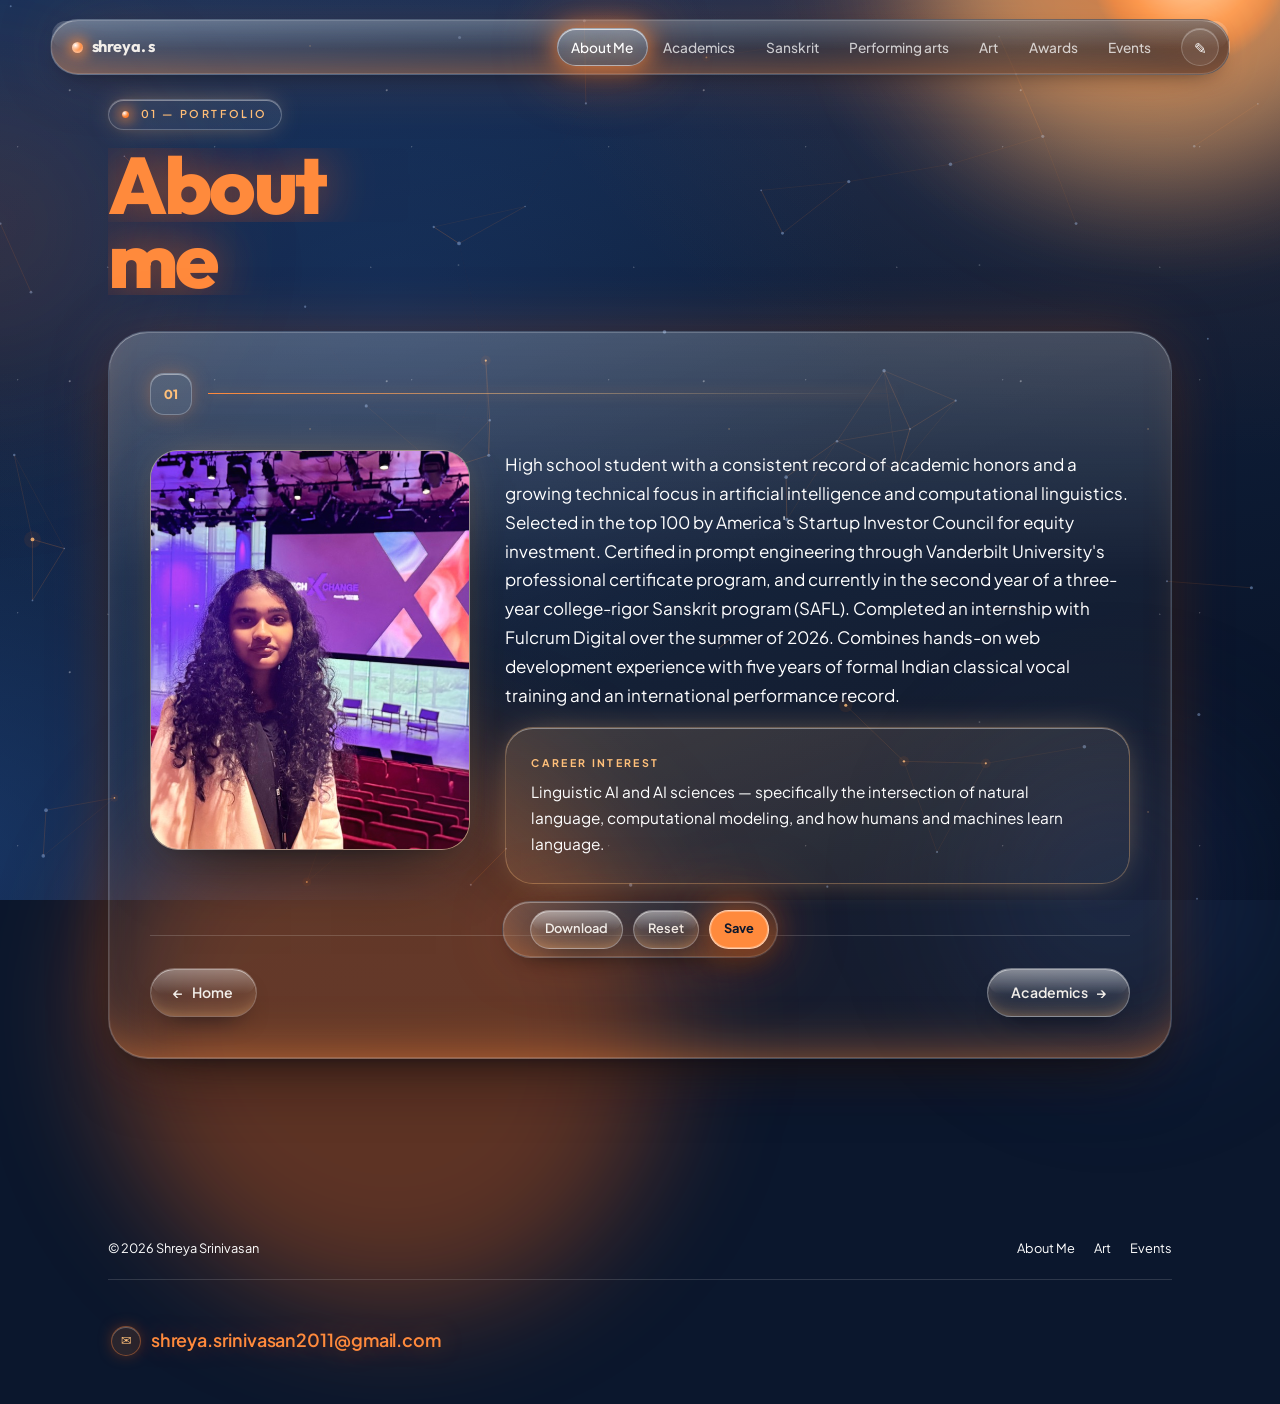
==== commit 144e9d08: "Music awards as an alternating timeline, and white body copy The twelve Carnatic competition results" ====
--- a/about.html
+++ b/about.html
@@ -70,7 +70,8 @@
               linguistics. Selected in the top 100 by America's Startup Investor Council
               for equity investment. Certified in prompt engineering through Vanderbilt
               University's professional certificate program, and currently in the second
-              year of a three-year college-rigor Sanskrit program (SAFL). Combines
+              year of a three-year college-rigor Sanskrit program (SAFL). Completed an
+              internship with Fulcrum Digital over the summer of 2026. Combines
               hands-on web development experience with five years of formal Indian
               classical vocal training and an international performance record.</p>
 
--- a/main.css
+++ b/main.css
@@ -25,7 +25,10 @@
 
   /* type */
   --ink:      #F2EEE9; /* warm off-white -- 14.6 on --night-2 */
-  --ink-soft: #A7B6CD; /* blue-grey      --  7.4 on --night-2 */
+  --ink-soft: #FFFFFF; /* white         -- 15.1 on --night-2 */
+  /* Body copy is plain white. Hierarchy is carried by size and weight
+     rather than by dimming the text, so nothing on the page has to be
+     hard to read in order to rank below a heading. */
   --slate:    #2E4468; /* structural only: rules and inert edges */
   --deep:     var(--ember);
 
@@ -289,7 +292,7 @@
 .nav-links a {
   position: relative; display: block;
   padding: .55em 1.05em; border-radius: 99px;
-  font-size: .855rem; font-weight: 500; color: #C6D2E4;
+  font-size: .855rem; font-weight: 500; color: rgba(255,255,255,.74);
   white-space: nowrap;
   transition: color .35s var(--ease), text-shadow .35s var(--ease);
 }
@@ -558,9 +561,9 @@
    so a default centred crop takes the ceiling and cuts the chin */
 .collage-a img { object-position: 38% 30%; }
 .collage-b img { object-position: 50% 34%; }
-/* this frame is set to 3:4, the same as its source, so the photograph is
-   shown whole and object-position has nothing to choose between */
-.collage-c img { object-position: 50% 50%; }
+/* this source is much taller than its frame, and the face sits above the
+   midpoint, so the crop is pulled upward to keep her and the tanpura in */
+.collage-c img { object-position: 50% 34%; }
 /* the sun is up and to the right, so both prints catch it on that side */
 .hero-collage figure::after {
   content: ""; position: absolute; inset: 0; pointer-events: none;
@@ -868,64 +871,89 @@
 .event h3 { font-family: var(--display); font-weight: 700; font-size: clamp(1.05rem, 1.9vw, 1.32rem); }
 .event p { font-size: .92rem; color: var(--ink-soft); }
 
-/* ── horizontal rail ─────────────────────────────────────── */
-.rail-wrap { position: relative; }
-.rail-bar { display: flex; justify-content: flex-end; margin-bottom: 1rem; }
-.rail-nav {
-  display: flex; gap: .4rem; padding: .35rem; border-radius: 99px;
-  background: rgba(255,255,255,.07);
-  border: 1px solid rgba(255,255,255,.22);
-  box-shadow: inset 0 1px 0 rgba(255,255,255,.35);
-}
-.rail-arrow {
-  display: grid; place-items: center;
-  width: 38px; height: 38px; border-radius: 50%; cursor: pointer;
-  background: linear-gradient(180deg, rgba(255,255,255,.24), rgba(255,255,255,.07));
-  border: 1px solid rgba(255,255,255,.3);
-  box-shadow: inset 0 1px 0 rgba(255,255,255,.5);
-  transition: transform .4s var(--bounce), opacity .3s var(--ease), box-shadow .4s var(--ease);
-}
-.rail-arrow:hover:not(:disabled) {
-  transform: translateY(-2px) scale(1.06);
-  box-shadow: inset 0 1px 0 rgba(255,255,255,.6), 0 0 22px -4px rgba(255,192,122,.9);
-}
-.rail-arrow:disabled { opacity: .3; cursor: default; }
-.rail {
-  list-style: none; display: grid; grid-auto-flow: column;
-  grid-auto-columns: minmax(min(100%, 250px), 280px);
-  gap: clamp(.8rem, 1.6vw, 1.2rem);
-  overflow-x: auto; scroll-behavior: smooth; scroll-snap-type: x mandatory;
-  padding-bottom: 1.6rem; scrollbar-width: none;
-}
-.rail::-webkit-scrollbar { display: none; }
-.milestone { position: relative; scroll-snap-align: start; }
-.milestone-card {
+/* ── vertical timeline ────────────────────────────────────
+   Entries alternate either side of a lit spine down the middle,
+   and each one reveals itself as it comes into view — sliding in
+   from whichever side it sits on, so the eye is handed left,
+   right, left as it travels down.
+
+   The alternation is done with half-width items aligned to one
+   edge or the other rather than with grid columns, so it holds
+   for any number of entries without a rule per row. */
+.vtimeline { list-style: none; position: relative; display: grid; gap: clamp(.7rem, 1.4vw, 1.1rem); }
+.vtimeline::before {
+  content: ""; position: absolute; top: .9rem; bottom: .9rem;
+  left: 50%; width: 1px; transform: translateX(-50%);
+  background: linear-gradient(180deg,
+    transparent, var(--ember) 8%, rgba(255,138,60,.5) 70%, transparent);
+  box-shadow: 0 0 10px rgba(255,138,60,.5);
+}
+.vstep { position: relative; width: 50%; }
+.vstep:nth-child(odd)  { justify-self: start; padding-right: clamp(1.1rem, 2.4vw, 1.9rem); text-align: right; }
+.vstep:nth-child(even) { justify-self: end;   padding-left:  clamp(1.1rem, 2.4vw, 1.9rem); }
+
+.vstep-mark {
+  position: absolute; top: 1.3rem;
+  width: 13px; height: 13px; border-radius: 50%;
+  background: radial-gradient(circle at 34% 30%, #fff, var(--ember) 52%, var(--flare));
+  box-shadow: 0 0 14px 2px rgba(255,138,60,.9);
+}
+/* each bead sits on the spine, which is the item's own inner edge */
+.vstep:nth-child(odd)  .vstep-mark { right: -6.5px; }
+.vstep:nth-child(even) .vstep-mark { left:  -6.5px; }
+
+.vstep-card {
   position: relative; overflow: hidden;
-  display: grid; gap: .8rem; height: 100%;
-  padding: clamp(1rem, 2vw, 1.3rem); border-radius: var(--r);
-  background: linear-gradient(158deg, rgba(255,255,255,.15), rgba(255,255,255,.05));
-  border: 1px solid rgba(255,255,255,.24);
-  box-shadow: 0 24px 42px -28px rgba(3,8,18,.85), inset 0 1px 0 rgba(255,255,255,.4);
-  transition: transform .5s var(--slow), border-color .4s var(--ease);
-}
-.milestone-card:hover { transform: translateY(-5px); border-color: rgba(255,192,122,.45); }
-.milestone-shot {
-  aspect-ratio: 4 / 3; border-radius: var(--r-sm); overflow: hidden;
-  background: linear-gradient(158deg, rgba(168,178,189,.2), rgba(255,192,122,.14));
+  display: grid; gap: .2rem;
+  padding: clamp(.9rem, 1.9vw, 1.25rem) clamp(1rem, 2.1vw, 1.5rem);
+  border-radius: var(--r-sm);
+  background: linear-gradient(158deg, rgba(255,255,255,.1), rgba(255,255,255,.035));
   border: 1px solid rgba(255,255,255,.2);
-}
-.milestone-shot img { width: 100%; height: 100%; object-fit: cover; }
-.milestone-body { display: grid; gap: .25rem; }
-.milestone-when { font-size: .64rem; font-weight: 700; letter-spacing: .2em;
-  text-transform: uppercase; color: var(--gold); }
-.milestone-body h3 { font-family: var(--display); font-weight: 700; font-size: 1.05rem; }
-.milestone-body p { font-size: .88rem; color: var(--ink-soft); }
-.milestone-mark {
-  position: absolute; left: 1.4rem; bottom: .2rem;
-  width: 10px; height: 10px; border-radius: 50%;
-  background: radial-gradient(circle at 34% 30%, #fff, var(--ember) 52%, var(--flare));
-  box-shadow: 0 0 15px 2px rgba(255,138,60,.9);
-}
+  box-shadow: inset 0 1px 0 rgba(255,255,255,.3);
+  transition: transform .45s var(--glide), border-color .4s var(--ease),
+              box-shadow .4s var(--ease);
+}
+.vstep-card:hover {
+  border-color: rgba(255,168,96,.5);
+  box-shadow: inset 0 1px 0 rgba(255,255,255,.4), 0 0 34px -10px rgba(255,138,60,.8);
+}
+/* each card leans toward its own side of the spine on hover */
+.vstep:nth-child(odd)  .vstep-card:hover { transform: translateX(-5px); }
+.vstep:nth-child(even) .vstep-card:hover { transform: translateX(5px); }
+
+.vstep-when {
+  font-size: .64rem; font-weight: 700; letter-spacing: .2em;
+  text-transform: uppercase; color: var(--ember);
+}
+.vstep-card h3 {
+  font-family: var(--display); font-weight: 700;
+  font-size: clamp(1rem, 1.6vw, 1.15rem); line-height: 1.25; letter-spacing: -.01em;
+}
+.vstep-card > p:last-child { font-size: .9rem; color: var(--ink-soft); }
+
+/* the entrance: in from the side the entry lives on, rather than the
+   straight-up rise the rest of the page uses */
+.vstep.reveal:nth-child(odd)  { transform: translate3d(-28px, 14px, 0); }
+.vstep.reveal:nth-child(even) { transform: translate3d( 28px, 14px, 0); }
+.vstep.reveal.in { transform: none; }
+
+@media (max-width: 760px) {
+  /* one column, spine back to the left: half-width cards are unreadable
+     on a phone, and a zigzag in 150px of width is just noise */
+  .vtimeline::before { left: 6px; transform: none; }
+  .vstep, .vstep:nth-child(odd), .vstep:nth-child(even) {
+    width: 100%; justify-self: stretch; text-align: left;
+    padding-left: clamp(1.5rem, 6vw, 2.2rem); padding-right: 0;
+  }
+  .vstep:nth-child(odd) .vstep-mark,
+  .vstep:nth-child(even) .vstep-mark { left: 0; right: auto; }
+  .vstep.reveal:nth-child(odd), .vstep.reveal:nth-child(even) {
+    transform: translate3d(0, 16px, 0);
+  }
+  .vstep:nth-child(odd) .vstep-card:hover,
+  .vstep:nth-child(even) .vstep-card:hover { transform: translateX(5px); }
+}
+
 
 /* ── pager ───────────────────────────────────────────────── */
 .pager {
@@ -1000,7 +1028,7 @@
   transition: opacity .9s var(--ease) var(--d, 0s), transform .9s var(--slow) var(--d, 0s);
 }
 
-.ph { opacity: .6; font-style: italic; }
+.ph { opacity: .78; font-style: italic; }
 
 
 /* ═══════════════════════════════════════════════════════════
@@ -1260,6 +1288,8 @@
   }
   .aurora i, body::before { animation: none; }
   .reveal { opacity: 1; transform: none; }
+  /* outweighs the per-side entrance transforms, which are more specific */
+  .vstep.reveal:nth-child(odd), .vstep.reveal:nth-child(even) { transform: none; }
   .head h2 .mask > i { transform: none; }
   .head-rule { transform: scaleX(1); }
   .card, .event { transform: none; }
